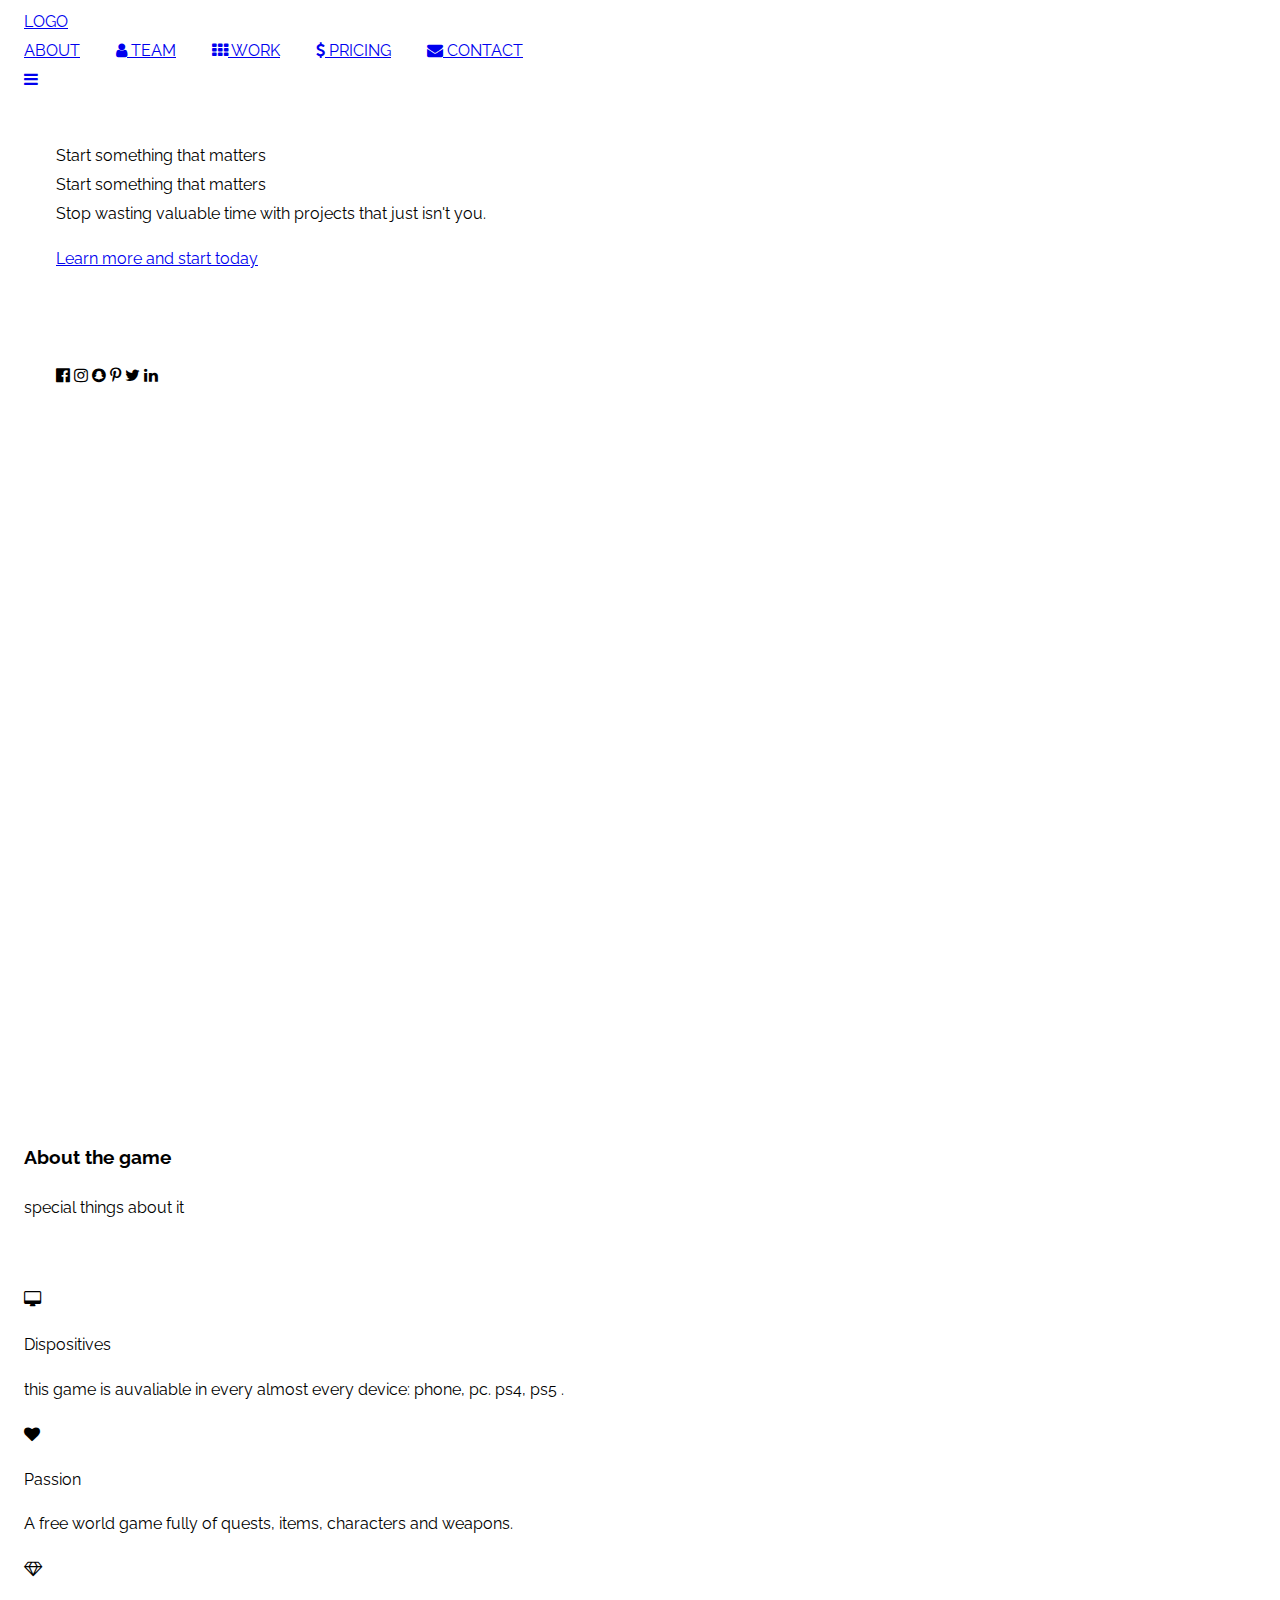
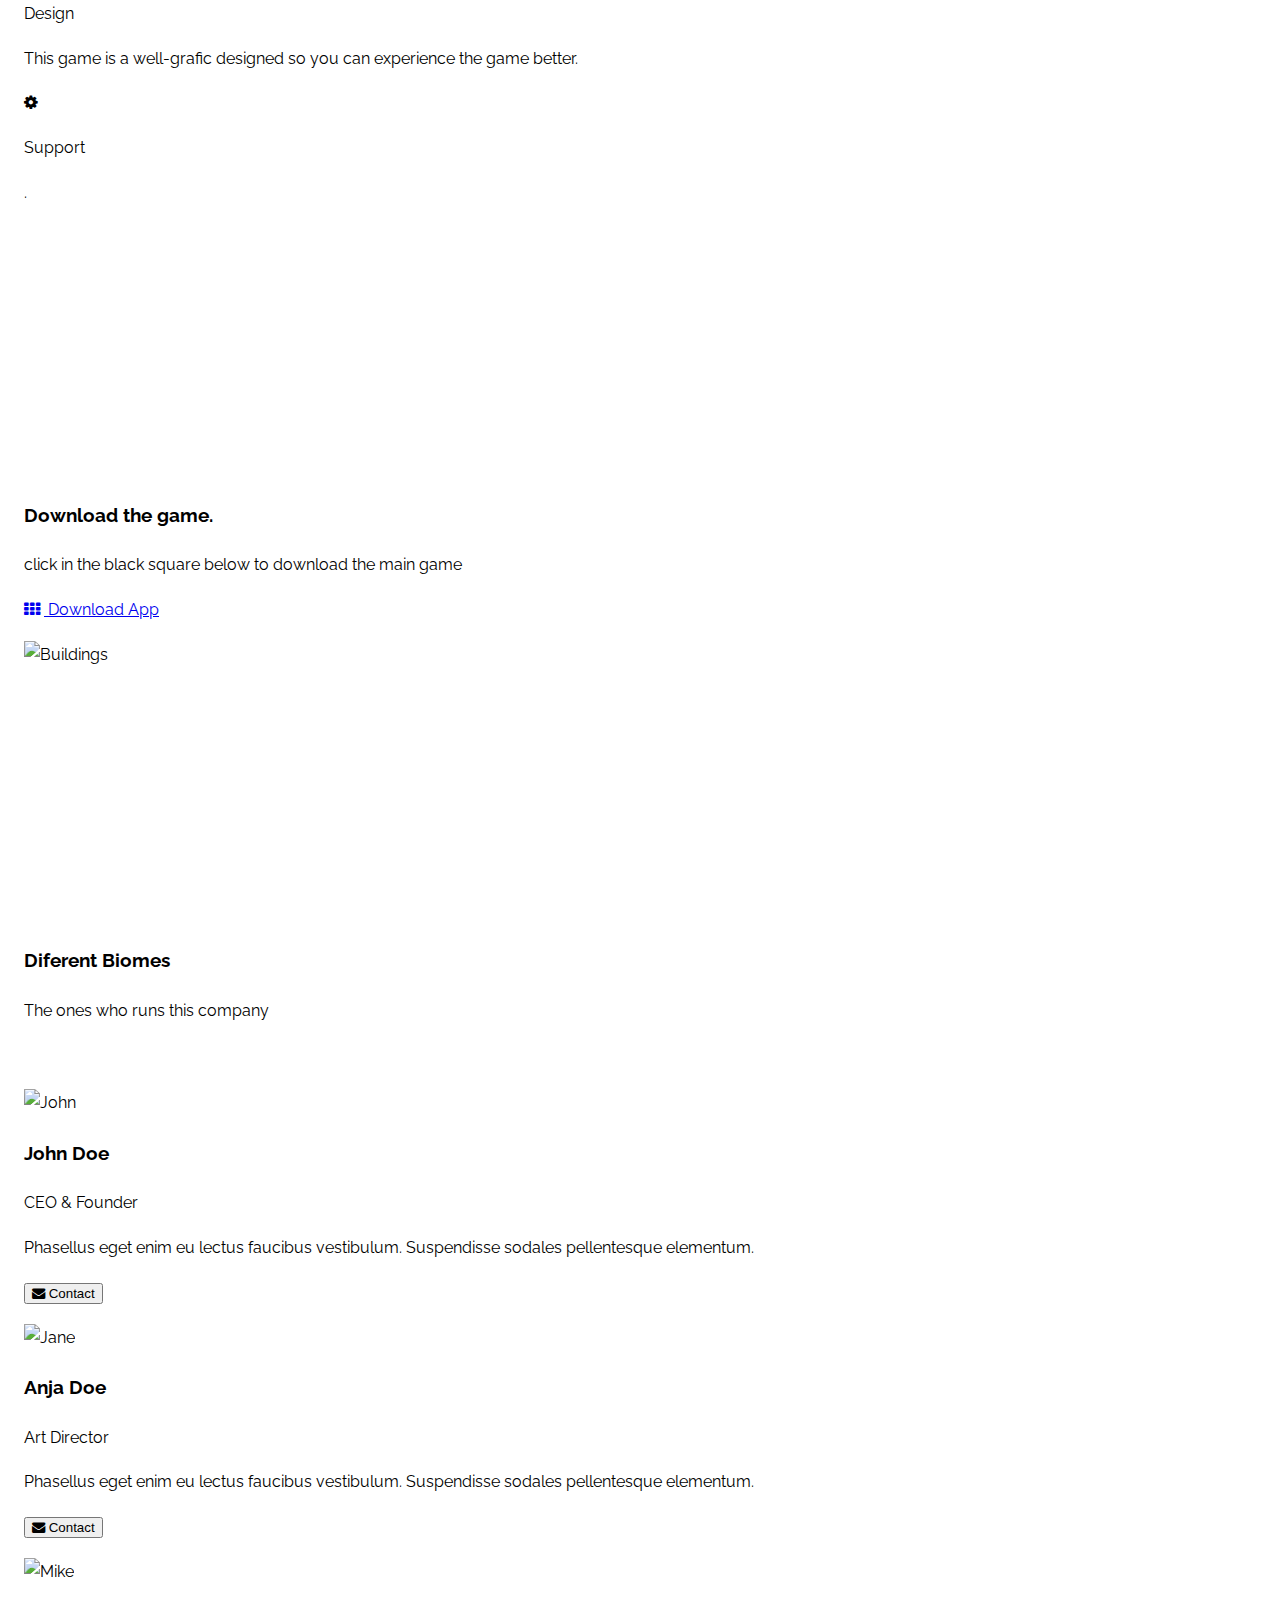
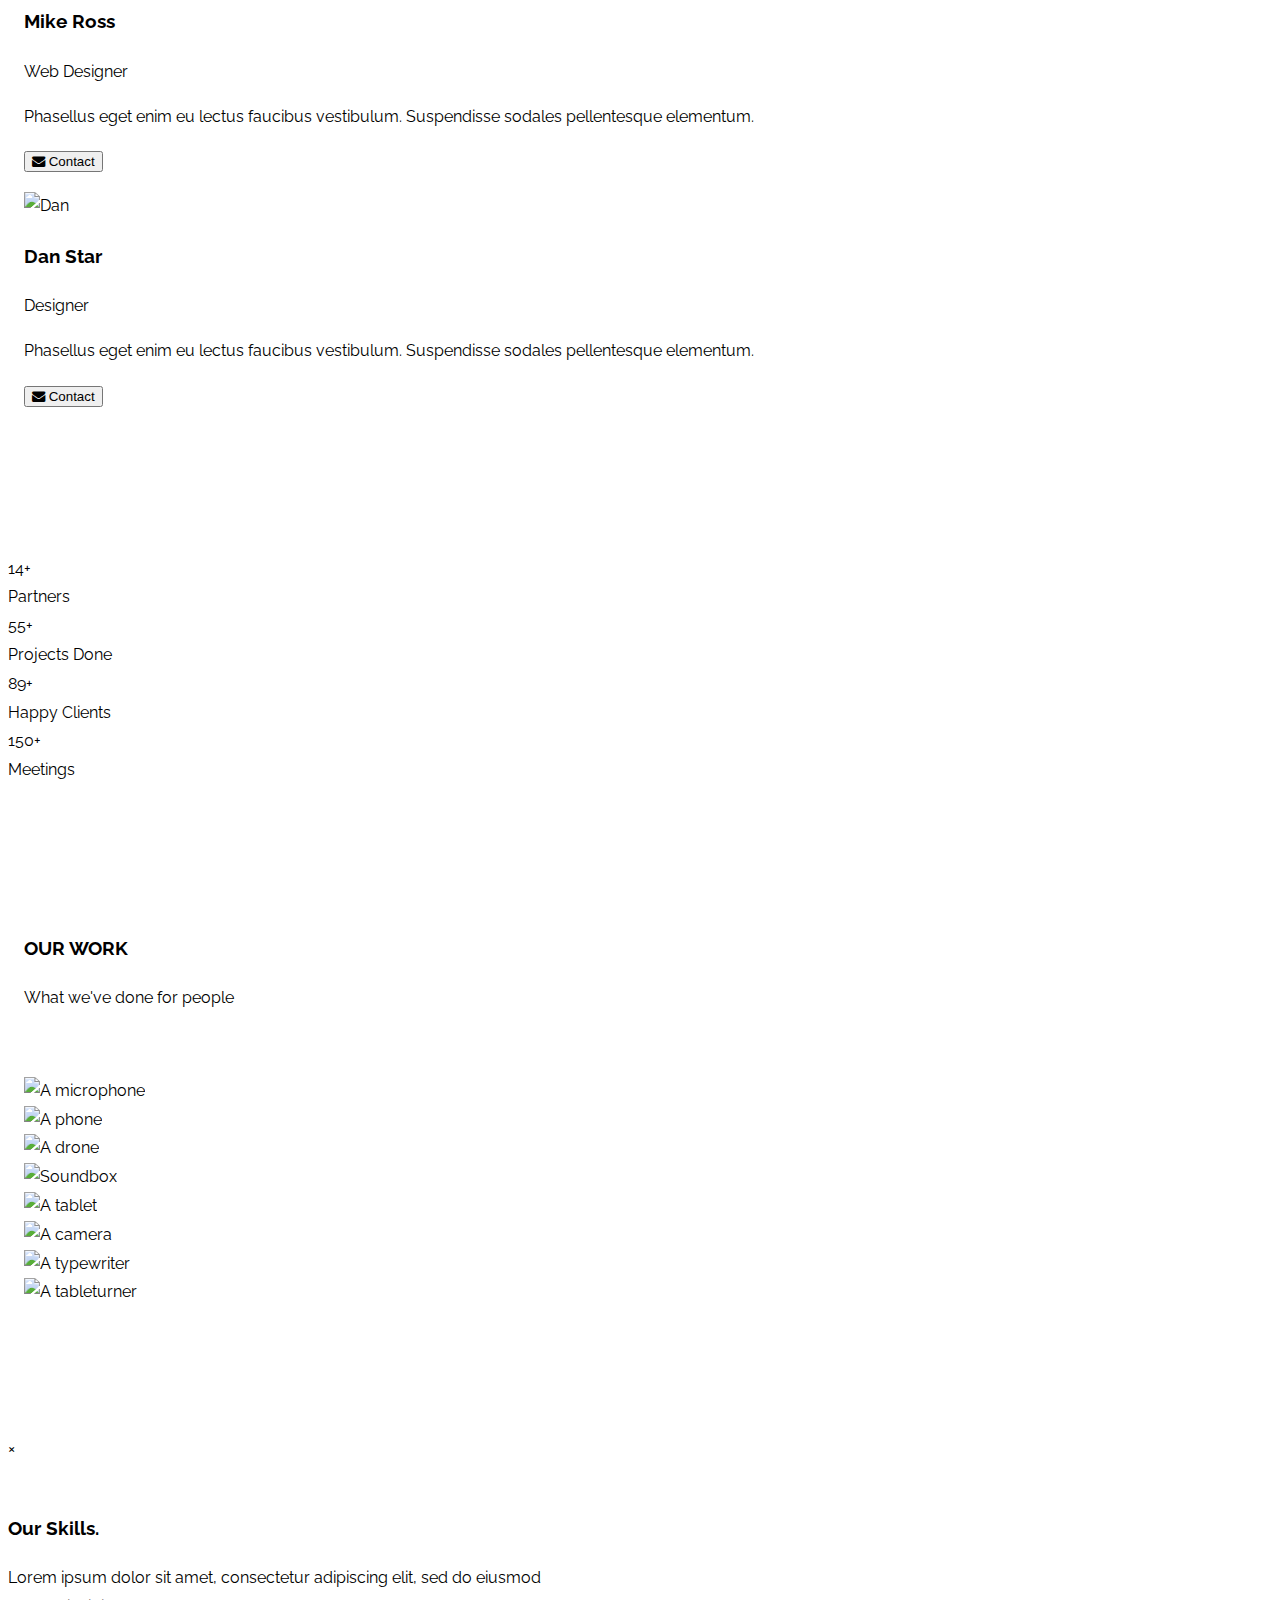
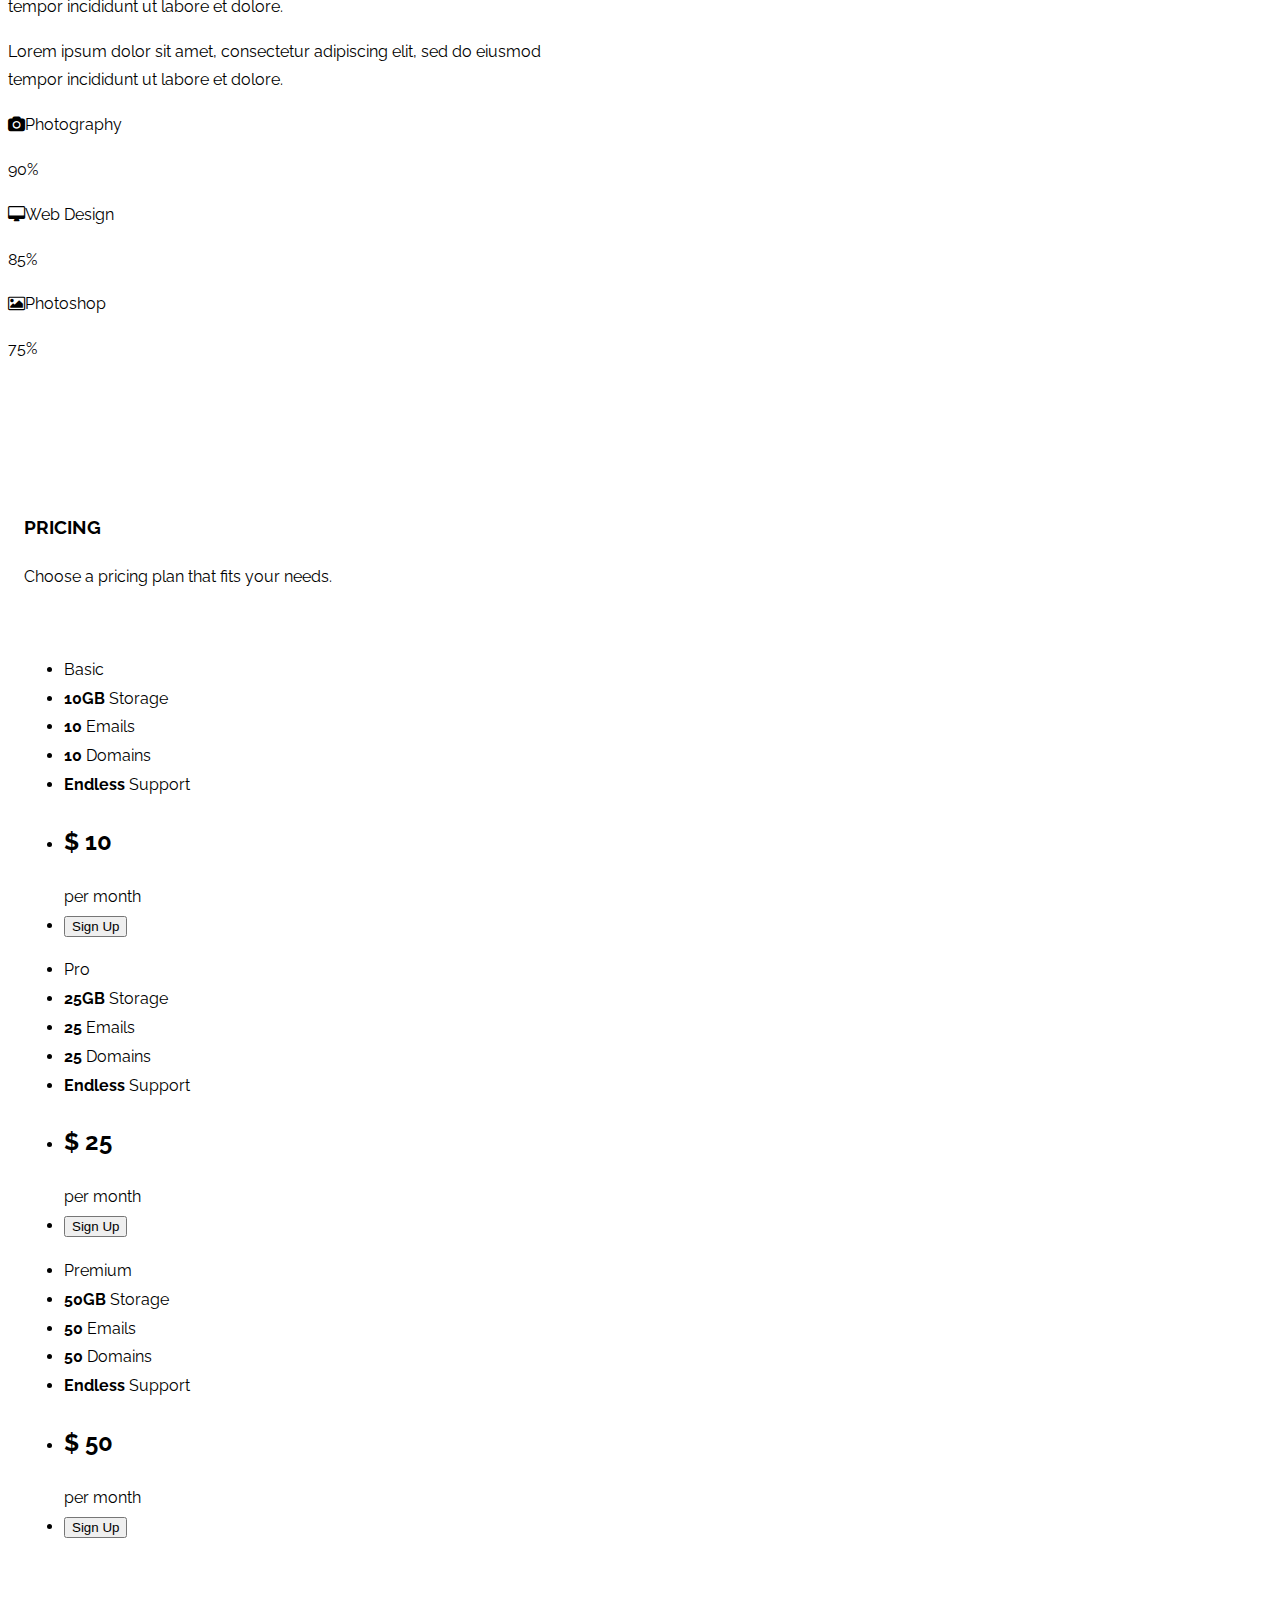
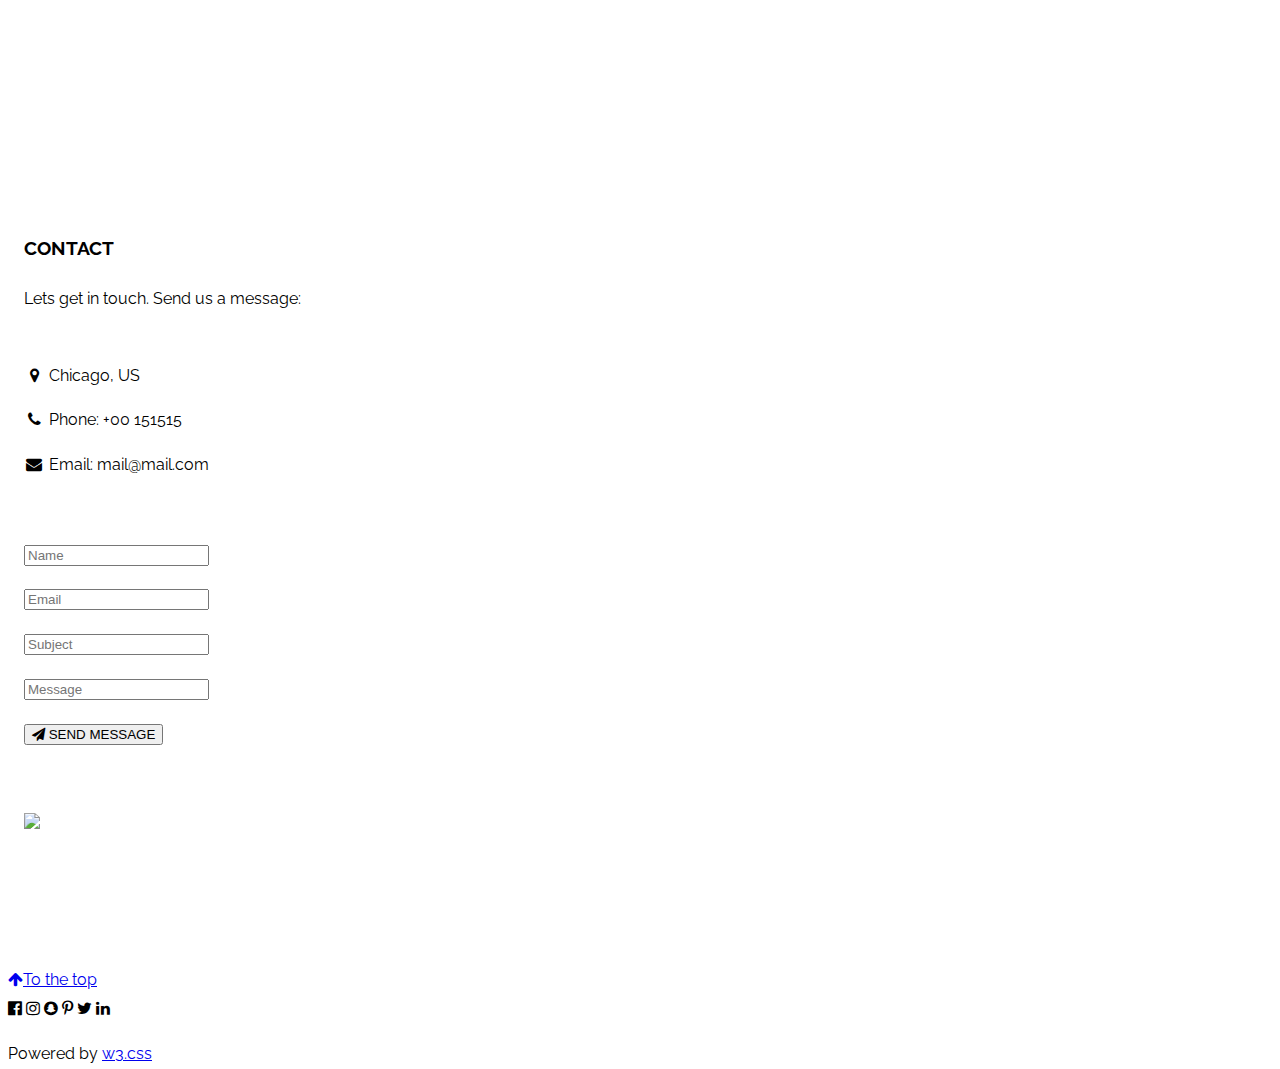
==== secundaria04.html @ be394822 "Add files via upload" ====
<!DOCTYPE html>
<html>
<title>W3.CSS Template</title>
<meta charset="UTF-8">
<meta name="viewport" content="width=device-width, initial-scale=1">
<link rel="stylesheet" href="hojasdeestilo/style.css">
<link rel="stylesheet" href="https://fonts.googleapis.com/css?family=Raleway">
<link rel="stylesheet" href="https://cdnjs.cloudflare.com/ajax/libs/font-awesome/4.7.0/css/font-awesome.min.css">
<style>
body,h1,h2,h3,h4,h5,h6 {font-family: "Raleway", sans-serif}

body, html {
  height: 100%;
  line-height: 1.8;
}

/* Full height image header */
.bgimg-1 {
  background-position: center;
  background-size: cover;
  background-image: url("imagenes/mac.jpg");
  min-height: 100%;
}

.w3-bar .w3-button {
  padding: 16px;
}
</style>
<body>

<!-- Navbar (sit on top) -->
<div class="w3-top">
  <div class="w3-bar w3-white w3-card" id="myNavbar">
    <a href="#home" class="w3-bar-item w3-button w3-wide">LOGO</a>
    <!-- Right-sided navbar links -->
    <div class="w3-right w3-hide-small">
      <a href="#about" class="w3-bar-item w3-button">ABOUT</a>
      <a href="#team" class="w3-bar-item w3-button"><i class="fa fa-user"></i> TEAM</a>
      <a href="#work" class="w3-bar-item w3-button"><i class="fa fa-th"></i> WORK</a>
      <a href="#pricing" class="w3-bar-item w3-button"><i class="fa fa-usd"></i> PRICING</a>
      <a href="#contact" class="w3-bar-item w3-button"><i class="fa fa-envelope"></i> CONTACT</a>
    </div>
    <!-- Hide right-floated links on small screens and replace them with a menu icon -->

    <a href="javascript:void(0)" class="w3-bar-item w3-button w3-right w3-hide-large w3-hide-medium" onclick="w3_open()">
      <i class="fa fa-bars"></i>
    </a>
  </div>
</div>

<!-- Sidebar on small screens when clicking the menu icon -->
<nav class="w3-sidebar w3-bar-block w3-black w3-card w3-animate-left w3-hide-medium w3-hide-large" style="display:none" id="mySidebar">
  <a href="javascript:void(0)" onclick="w3_close()" class="w3-bar-item w3-button w3-large w3-padding-16">Close ×</a>
  <a href="#about" onclick="w3_close()" class="w3-bar-item w3-button">ABOUT</a>
  <a href="#team" onclick="w3_close()" class="w3-bar-item w3-button">TEAM</a>
  <a href="#work" onclick="w3_close()" class="w3-bar-item w3-button">WORK</a>
  <a href="#pricing" onclick="w3_close()" class="w3-bar-item w3-button">PRICING</a>
  <a href="#contact" onclick="w3_close()" class="w3-bar-item w3-button">CONTACT</a>
</nav>

<!-- Header with full-height image -->
<header class="bgimg-1 w3-display-container w3-grayscale-min" id="home">
  <div class="w3-display-left w3-text-white" style="padding:48px">
    <span class="w3-jumbo w3-hide-small">Start something that matters</span><br>
    <span class="w3-xxlarge w3-hide-large w3-hide-medium">Start something that matters</span><br>
    <span class="w3-large">Stop wasting valuable time with projects that just isn't you.</span>
    <p><a href="#about" class="w3-button w3-white w3-padding-large w3-large w3-margin-top w3-opacity w3-hover-opacity-off">Learn more and start today</a></p>
  </div> 
  <div class="w3-display-bottomleft w3-text-grey w3-large" style="padding:24px 48px">
    <i class="fa fa-facebook-official w3-hover-opacity"></i>
    <i class="fa fa-instagram w3-hover-opacity"></i>
    <i class="fa fa-snapchat w3-hover-opacity"></i>
    <i class="fa fa-pinterest-p w3-hover-opacity"></i>
    <i class="fa fa-twitter w3-hover-opacity"></i>
    <i class="fa fa-linkedin w3-hover-opacity"></i>
  </div>
</header>

<!-- About Section -->
<div class="w3-container" style="padding:128px 16px" id="about">
  <h3 class="w3-center">About the game</h3>
  <p class="w3-center w3-large">special things about it</p>
  <div class="w3-row-padding w3-center" style="margin-top:64px">
    <div class="w3-quarter">
      <i class="fa fa-desktop w3-margin-bottom w3-jumbo w3-center"></i>
      <p class="w3-large">Dispositives</p>
      <p>this game is auvaliable in every almost every device: phone, pc. ps4, ps5 .</p>
    </div>
    <div class="w3-quarter">
      <i class="fa fa-heart w3-margin-bottom w3-jumbo"></i>
      <p class="w3-large">Passion</p>
      <p>A free world game fully of quests, items, characters and weapons.</p>
    </div>
    <div class="w3-quarter">
      <i class="fa fa-diamond w3-margin-bottom w3-jumbo"></i>
      <p class="w3-large">Design</p>
      <p>This game is a well-grafic designed so you can experience the game better.</p>
    </div>
    <div class="w3-quarter">
      <i class="fa fa-cog w3-margin-bottom w3-jumbo"></i>
      <p class="w3-large">Support</p>
      <p>.</p>
    </div>
  </div>
</div>

<!-- Promo Section - "We know design" -->
<div class="w3-container w3-light-grey" style="padding:128px 16px">
  <div class="w3-row-padding">
    <div class="w3-col m6">
      <h3>Download the game.</h3>
      <p>click in the black square below to download the main game
      <p><a href="#work" class="w3-button w3-black"><i class="fa fa-th"> </i> Download App</a></p>
    </div>
    <div class="w3-col m6">
      <img class="w3-image w3-round-large" src="imagenes/phone_buildings.jpg" alt="Buildings" width="700" height="394">
    </div>
  </div>
</div>

<!-- Team Section -->
<div class="w3-container" style="padding:128px 16px" id="team">
  <h3 class="w3-center">Diferent Biomes</h3>
  <p class="w3-center w3-large">The ones who runs this company</p>
  <div class="w3-row-padding w3-grayscale" style="margin-top:64px">
    <div class="w3-col l3 m6 w3-margin-bottom">
      <div class="w3-card">
        <img src="imagenes/team2.jpg" alt="John" style="width:100%">
        <div class="w3-container">
          <h3>John Doe</h3>
          <p class="w3-opacity">CEO & Founder</p>
          <p>Phasellus eget enim eu lectus faucibus vestibulum. Suspendisse sodales pellentesque elementum.</p>
          <p><button class="w3-button w3-light-grey w3-block"><i class="fa fa-envelope"></i> Contact</button></p>
        </div>
      </div>
    </div>
    <div class="w3-col l3 m6 w3-margin-bottom">
      <div class="w3-card">
        <img src="imagenes/team1.jpg" alt="Jane" style="width:85%">
        <div class="w3-container">
          <h3>Anja Doe</h3>
          <p class="w3-opacity">Art Director</p>
          <p>Phasellus eget enim eu lectus faucibus vestibulum. Suspendisse sodales pellentesque elementum.</p>
          <p><button class="w3-button w3-light-grey w3-block"><i class="fa fa-envelope"></i> Contact</button></p>
        </div>
      </div>
    </div>
    <div class="w3-col l3 m6 w3-margin-bottom">
      <div class="w3-card">
        <img src="imagenes/team3.jpg" alt="Mike" style="width:100%">
        <div class="w3-container">
          <h3>Mike Ross</h3>
          <p class="w3-opacity">Web Designer</p>
          <p>Phasellus eget enim eu lectus faucibus vestibulum. Suspendisse sodales pellentesque elementum.</p>
          <p><button class="w3-button w3-light-grey w3-block"><i class="fa fa-envelope"></i> Contact</button></p>
        </div>
      </div>
    </div>
    <div class="w3-col l3 m6 w3-margin-bottom">
      <div class="w3-card">
        <img src="imagenes/team4.jpg" alt="Dan" style="width:100%">
        <div class="w3-container">
          <h3>Dan Star</h3>
          <p class="w3-opacity">Designer</p>
          <p>Phasellus eget enim eu lectus faucibus vestibulum. Suspendisse sodales pellentesque elementum.</p>
          <p><button class="w3-button w3-light-grey w3-block"><i class="fa fa-envelope"></i> Contact</button></p>
        </div>
      </div>
    </div>
  </div>
</div>

<!-- Promo Section "Statistics" -->
<div class="w3-container w3-row w3-center w3-dark-grey w3-padding-64">
  <div class="w3-quarter">
    <span class="w3-xxlarge">14+</span>
    <br>Partners
  </div>
  <div class="w3-quarter">
    <span class="w3-xxlarge">55+</span>
    <br>Projects Done
  </div>
  <div class="w3-quarter">
    <span class="w3-xxlarge">89+</span>
    <br>Happy Clients
  </div>
  <div class="w3-quarter">
    <span class="w3-xxlarge">150+</span>
    <br>Meetings
  </div>
</div>

<!-- Work Section -->
<div class="w3-container" style="padding:128px 16px" id="work">
  <h3 class="w3-center">OUR WORK</h3>
  <p class="w3-center w3-large">What we've done for people</p>

  <div class="w3-row-padding" style="margin-top:64px">
    <div class="w3-col l3 m6">
      <img src="imagenes/tech_mic.jpg" style="width:100%" onclick="onClick(this)" class="w3-hover-opacity" alt="A microphone">
    </div>
    <div class="w3-col l3 m6">
      <img src="imagenes/tech_phone.jpg" style="width:100%" onclick="onClick(this)" class="w3-hover-opacity" alt="A phone">
    </div>
    <div class="w3-col l3 m6">
      <img src="imagenes/tech_drone.jpg" style="width:100%" onclick="onClick(this)" class="w3-hover-opacity" alt="A drone">
    </div>
    <div class="w3-col l3 m6">
      <img src="imagenes/tech_sound.jpg" style="width:100%" onclick="onClick(this)" class="w3-hover-opacity" alt="Soundbox">
    </div>
  </div>

  <div class="w3-row-padding w3-section">
    <div class="w3-col l3 m6">
      <img src="imagenes/tech_tablet.jpg" style="width:100%" onclick="onClick(this)" class="w3-hover-opacity" alt="A tablet">
    </div>
    <div class="w3-col l3 m6">
      <img src="imagenes/tech_camera.jpg" style="width:100%" onclick="onClick(this)" class="w3-hover-opacity" alt="A camera">
    </div>
    <div class="w3-col l3 m6">
      <img src="imagenes/tech_typewriter.jpg" style="width:100%" onclick="onClick(this)" class="w3-hover-opacity" alt="A typewriter">
    </div>
    <div class="w3-col l3 m6">
      <img src="imagenes/tech_tableturner.jpg" style="width:100%" onclick="onClick(this)" class="w3-hover-opacity" alt="A tableturner">
    </div>
  </div>
</div>

<!-- Modal for full size images on click-->
<div id="modal01" class="w3-modal w3-black" onclick="this.style.display='none'">
  <span class="w3-button w3-xxlarge w3-black w3-padding-large w3-display-topright" title="Close Modal Image">×</span>
  <div class="w3-modal-content w3-animate-zoom w3-center w3-transparent w3-padding-64">
    <img id="img01" class="w3-image">
    <p id="caption" class="w3-opacity w3-large"></p>
  </div>
</div>

<!-- Skills Section -->
<div class="w3-container w3-light-grey w3-padding-64">
  <div class="w3-row-padding">
    <div class="w3-col m6">
      <h3>Our Skills.</h3>
      <p>Lorem ipsum dolor sit amet, consectetur adipiscing elit, sed do eiusmod<br>
      tempor incididunt ut labore et dolore.</p>
      <p>Lorem ipsum dolor sit amet, consectetur adipiscing elit, sed do eiusmod<br>
      tempor incididunt ut labore et dolore.</p>
    </div>
    <div class="w3-col m6">
      <p class="w3-wide"><i class="fa fa-camera w3-margin-right"></i>Photography</p>
      <div class="w3-grey">
        <div class="w3-container w3-dark-grey w3-center" style="width:90%">90%</div>
      </div>
      <p class="w3-wide"><i class="fa fa-desktop w3-margin-right"></i>Web Design</p>
      <div class="w3-grey">
        <div class="w3-container w3-dark-grey w3-center" style="width:85%">85%</div>
      </div>
      <p class="w3-wide"><i class="fa fa-photo w3-margin-right"></i>Photoshop</p>
      <div class="w3-grey">
        <div class="w3-container w3-dark-grey w3-center" style="width:75%">75%</div>
      </div>
    </div>
  </div>
</div>

<!-- Pricing Section -->
<div class="w3-container w3-center w3-dark-grey" style="padding:128px 16px" id="pricing">
  <h3>PRICING</h3>
  <p class="w3-large">Choose a pricing plan that fits your needs.</p>
  <div class="w3-row-padding" style="margin-top:64px">
    <div class="w3-third w3-section">
      <ul class="w3-ul w3-white w3-hover-shadow">
        <li class="w3-black w3-xlarge w3-padding-32">Basic</li>
        <li class="w3-padding-16"><b>10GB</b> Storage</li>
        <li class="w3-padding-16"><b>10</b> Emails</li>
        <li class="w3-padding-16"><b>10</b> Domains</li>
        <li class="w3-padding-16"><b>Endless</b> Support</li>
        <li class="w3-padding-16">
          <h2 class="w3-wide">$ 10</h2>
          <span class="w3-opacity">per month</span>
        </li>
        <li class="w3-light-grey w3-padding-24">
          <button class="w3-button w3-black w3-padding-large">Sign Up</button>
        </li>
      </ul>
    </div>
    <div class="w3-third">
      <ul class="w3-ul w3-white w3-hover-shadow">
        <li class="w3-red w3-xlarge w3-padding-48">Pro</li>
        <li class="w3-padding-16"><b>25GB</b> Storage</li>
        <li class="w3-padding-16"><b>25</b> Emails</li>
        <li class="w3-padding-16"><b>25</b> Domains</li>
        <li class="w3-padding-16"><b>Endless</b> Support</li>
        <li class="w3-padding-16">
          <h2 class="w3-wide">$ 25</h2>
          <span class="w3-opacity">per month</span>
        </li>
        <li class="w3-light-grey w3-padding-24">
          <button class="w3-button w3-black w3-padding-large">Sign Up</button>
        </li>
      </ul>
    </div>
    <div class="w3-third w3-section">
      <ul class="w3-ul w3-white w3-hover-shadow">
        <li class="w3-black w3-xlarge w3-padding-32">Premium</li>
        <li class="w3-padding-16"><b>50GB</b> Storage</li>
        <li class="w3-padding-16"><b>50</b> Emails</li>
        <li class="w3-padding-16"><b>50</b> Domains</li>
        <li class="w3-padding-16"><b>Endless</b> Support</li>
        <li class="w3-padding-16">
          <h2 class="w3-wide">$ 50</h2>
          <span class="w3-opacity">per month</span>
        </li>
        <li class="w3-light-grey w3-padding-24">
          <button class="w3-button w3-black w3-padding-large">Sign Up</button>
        </li>
      </ul>
    </div>
  </div>
</div>

<!-- Contact Section -->
<div class="w3-container w3-light-grey" style="padding:128px 16px" id="contact">
  <h3 class="w3-center">CONTACT</h3>
  <p class="w3-center w3-large">Lets get in touch. Send us a message:</p>
  <div style="margin-top:48px">
    <p><i class="fa fa-map-marker fa-fw w3-xxlarge w3-margin-right"></i> Chicago, US</p>
    <p><i class="fa fa-phone fa-fw w3-xxlarge w3-margin-right"></i> Phone: +00 151515</p>
    <p><i class="fa fa-envelope fa-fw w3-xxlarge w3-margin-right"> </i> Email: mail@mail.com</p>
    <br>
    <form action="/action_page.php" target="_blank">
      <p><input class="w3-input w3-border" type="text" placeholder="Name" required name="Name"></p>
      <p><input class="w3-input w3-border" type="text" placeholder="Email" required name="Email"></p>
      <p><input class="w3-input w3-border" type="text" placeholder="Subject" required name="Subject"></p>
      <p><input class="w3-input w3-border" type="text" placeholder="Message" required name="Message"></p>
      <p>
        <button class="w3-button w3-black" type="submit">
          <i class="fa fa-paper-plane"></i> SEND MESSAGE
        </button>
      </p>
    </form>
    <!-- Image of location/map -->
    <img src="imagenes/map.jpg" class="w3-image w3-greyscale" style="width:100%;margin-top:48px">
  </div>
</div>

<!-- Footer -->
<footer class="w3-center w3-black w3-padding-64">
  <a href="#home" class="w3-button w3-light-grey"><i class="fa fa-arrow-up w3-margin-right"></i>To the top</a>
  <div class="w3-xlarge w3-section">
    <i class="fa fa-facebook-official w3-hover-opacity"></i>
    <i class="fa fa-instagram w3-hover-opacity"></i>
    <i class="fa fa-snapchat w3-hover-opacity"></i>
    <i class="fa fa-pinterest-p w3-hover-opacity"></i>
    <i class="fa fa-twitter w3-hover-opacity"></i>
    <i class="fa fa-linkedin w3-hover-opacity"></i>
  </div>
  <p>Powered by <a href="https://www.w3schools.com/w3css/default.asp" title="W3.CSS" target="_blank" class="w3-hover-text-green">w3.css</a></p>
</footer>
 
<script>
// Modal Image Gallery
function onClick(element) {
  document.getElementById("img01").src = element.src;
  document.getElementById("modal01").style.display = "block";
  var captionText = document.getElementById("caption");
  captionText.innerHTML = element.alt;
}


// Toggle between showing and hiding the sidebar when clicking the menu icon
var mySidebar = document.getElementById("mySidebar");

function w3_open() {
  if (mySidebar.style.display === 'block') {
    mySidebar.style.display = 'none';
  } else {
    mySidebar.style.display = 'block';
  }
}

// Close the sidebar with the close button
function w3_close() {
    mySidebar.style.display = "none";
}
</script>

</body>
</html>
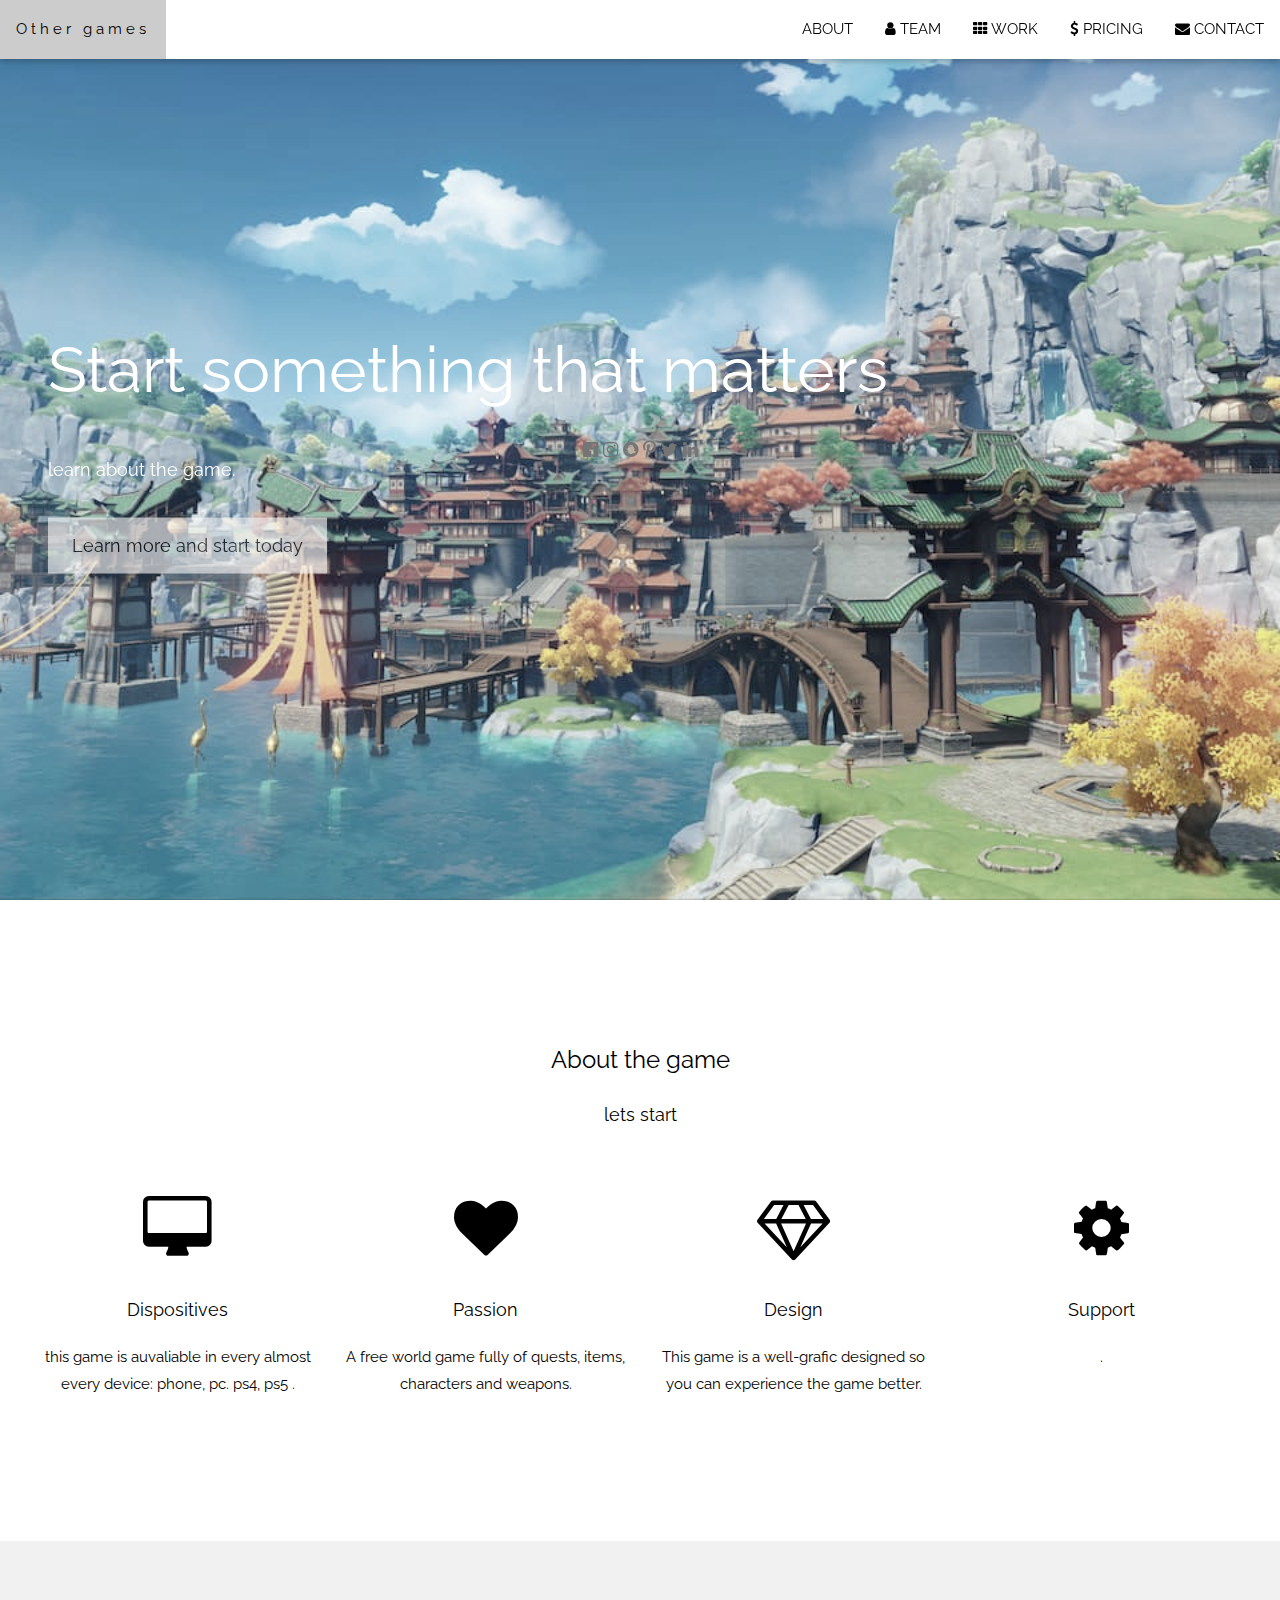
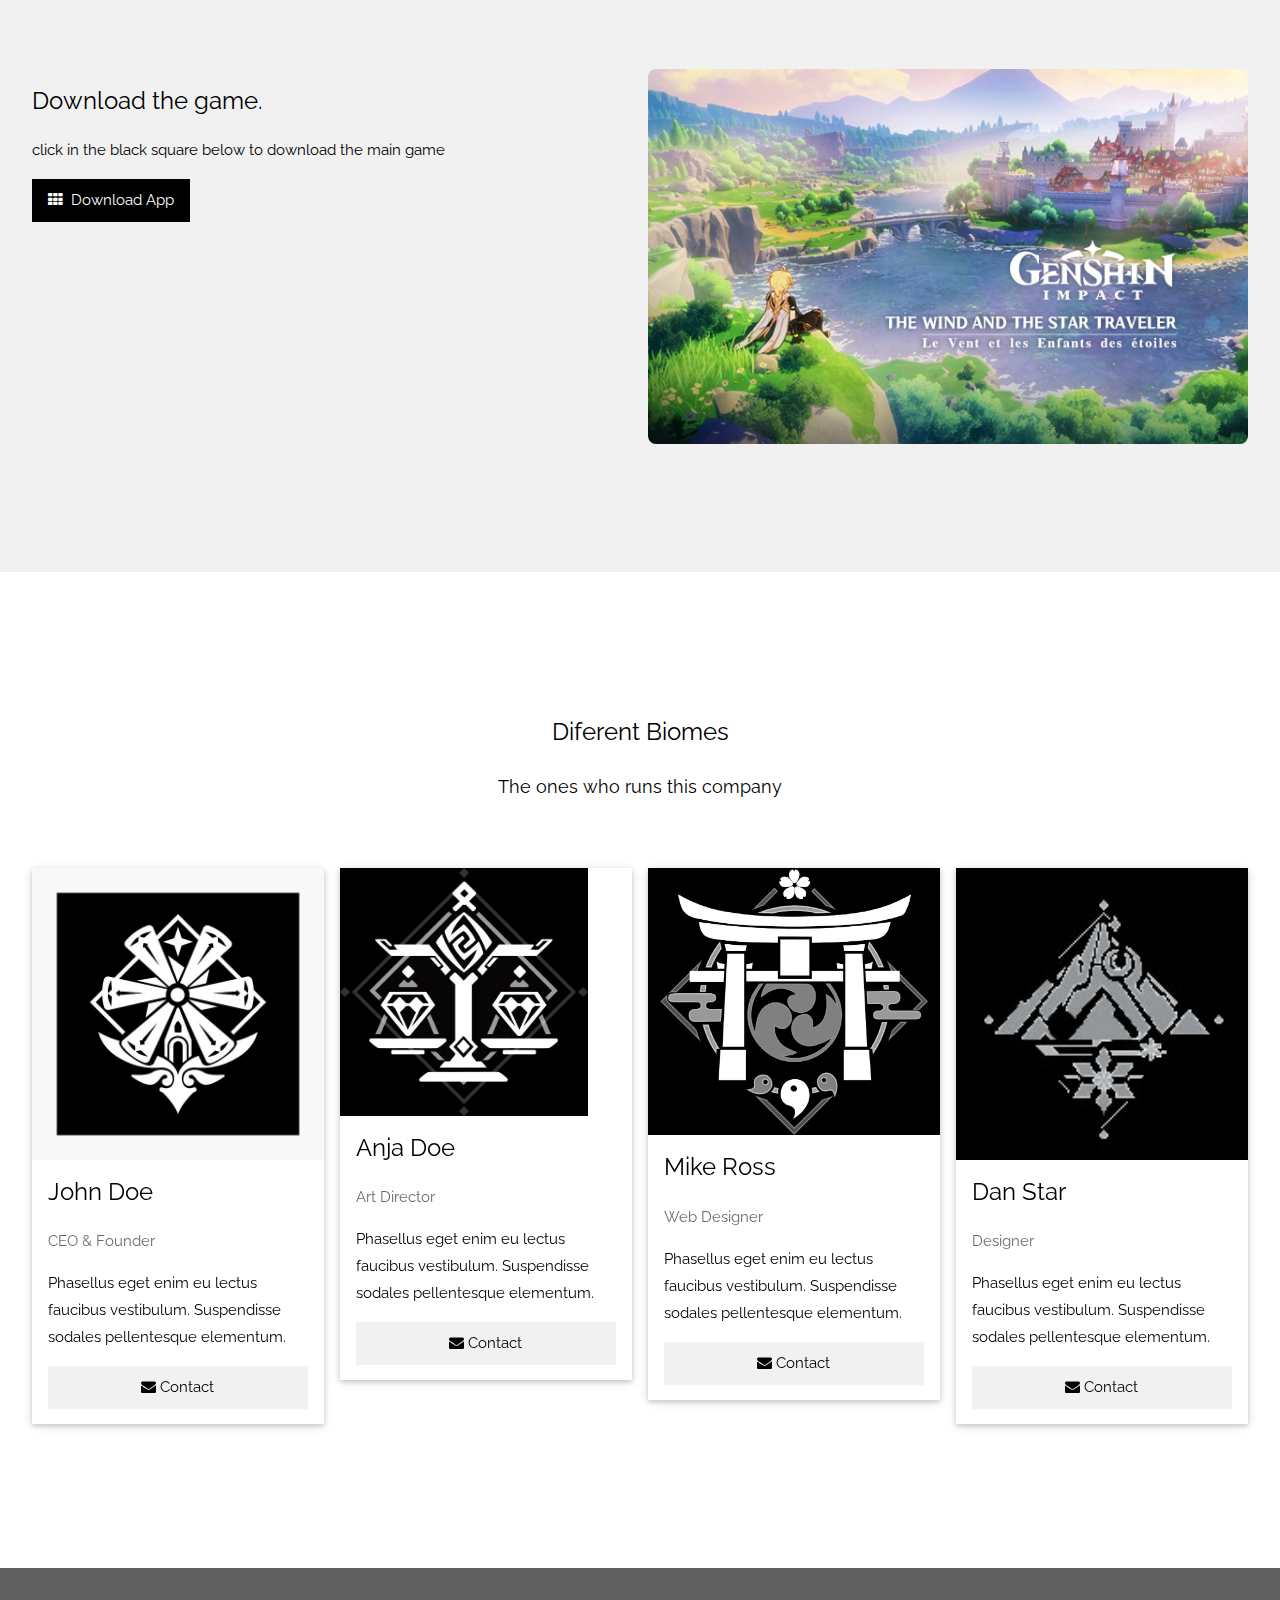
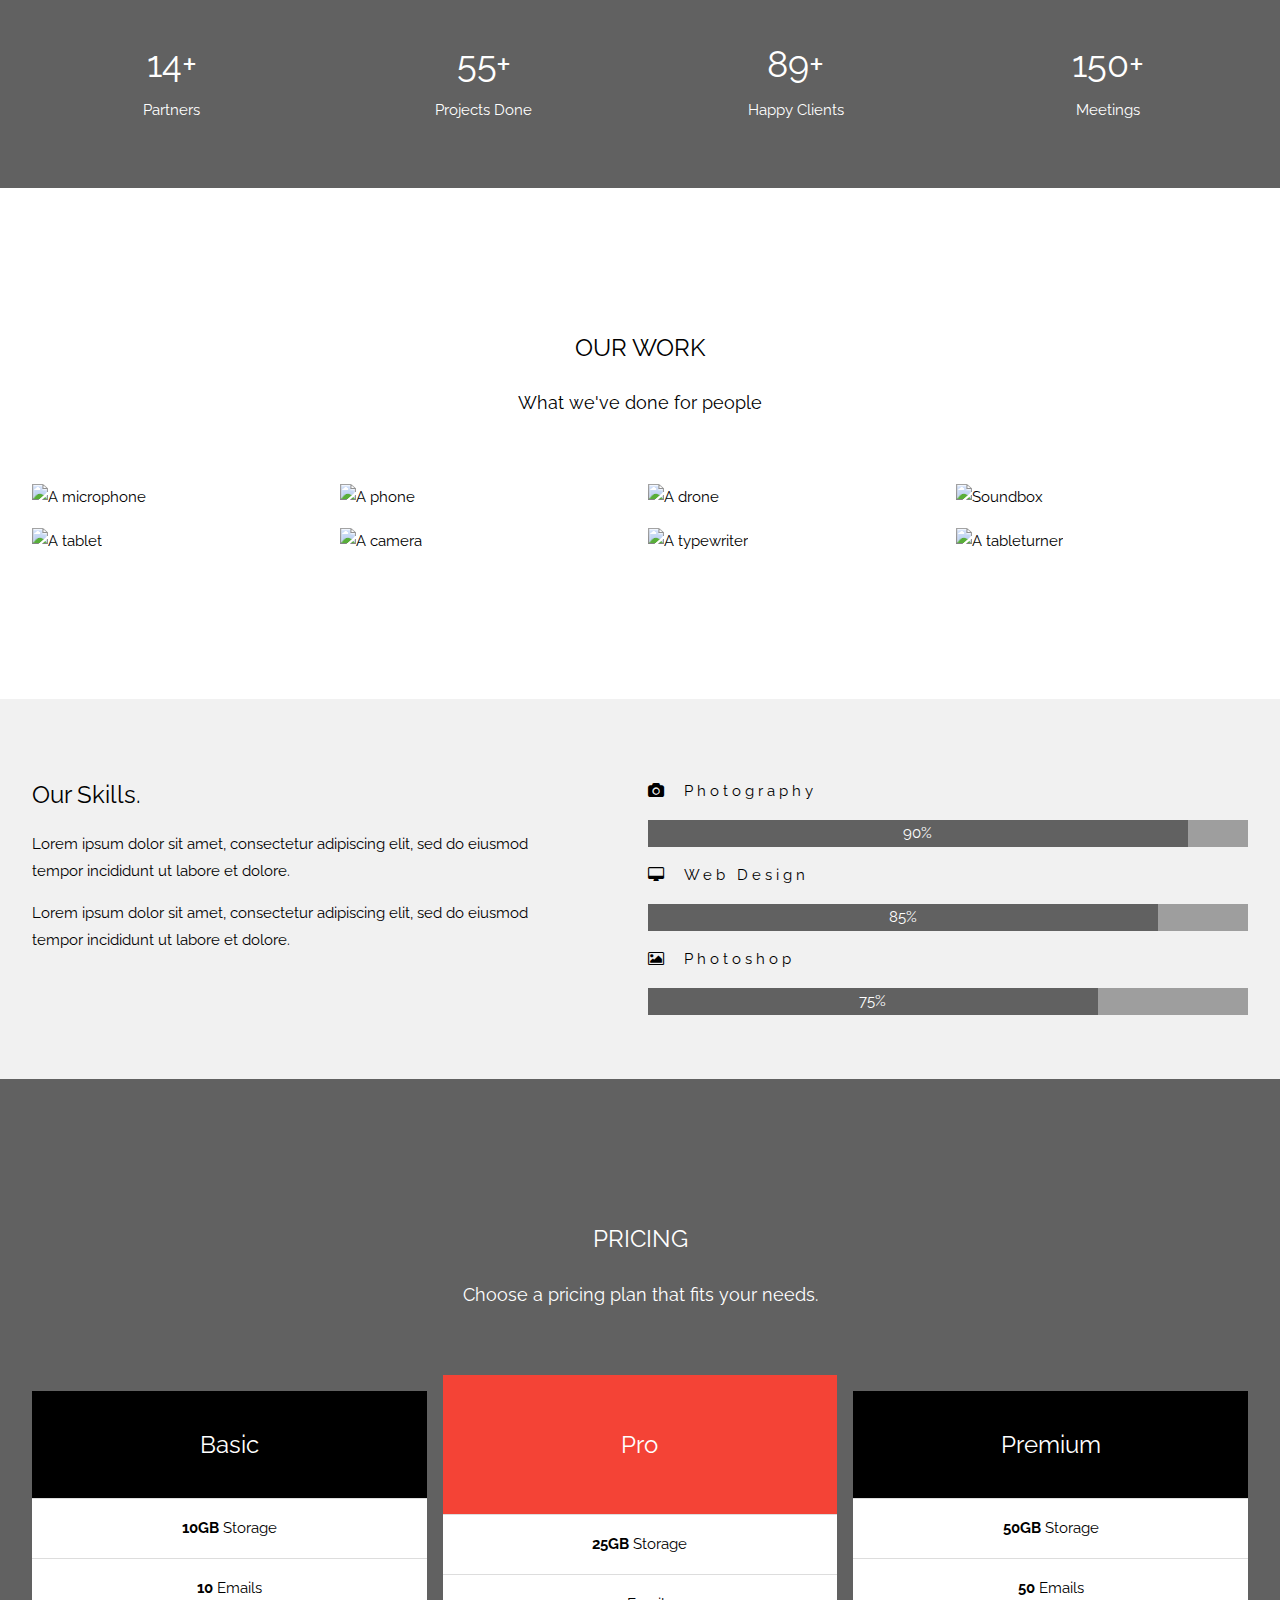
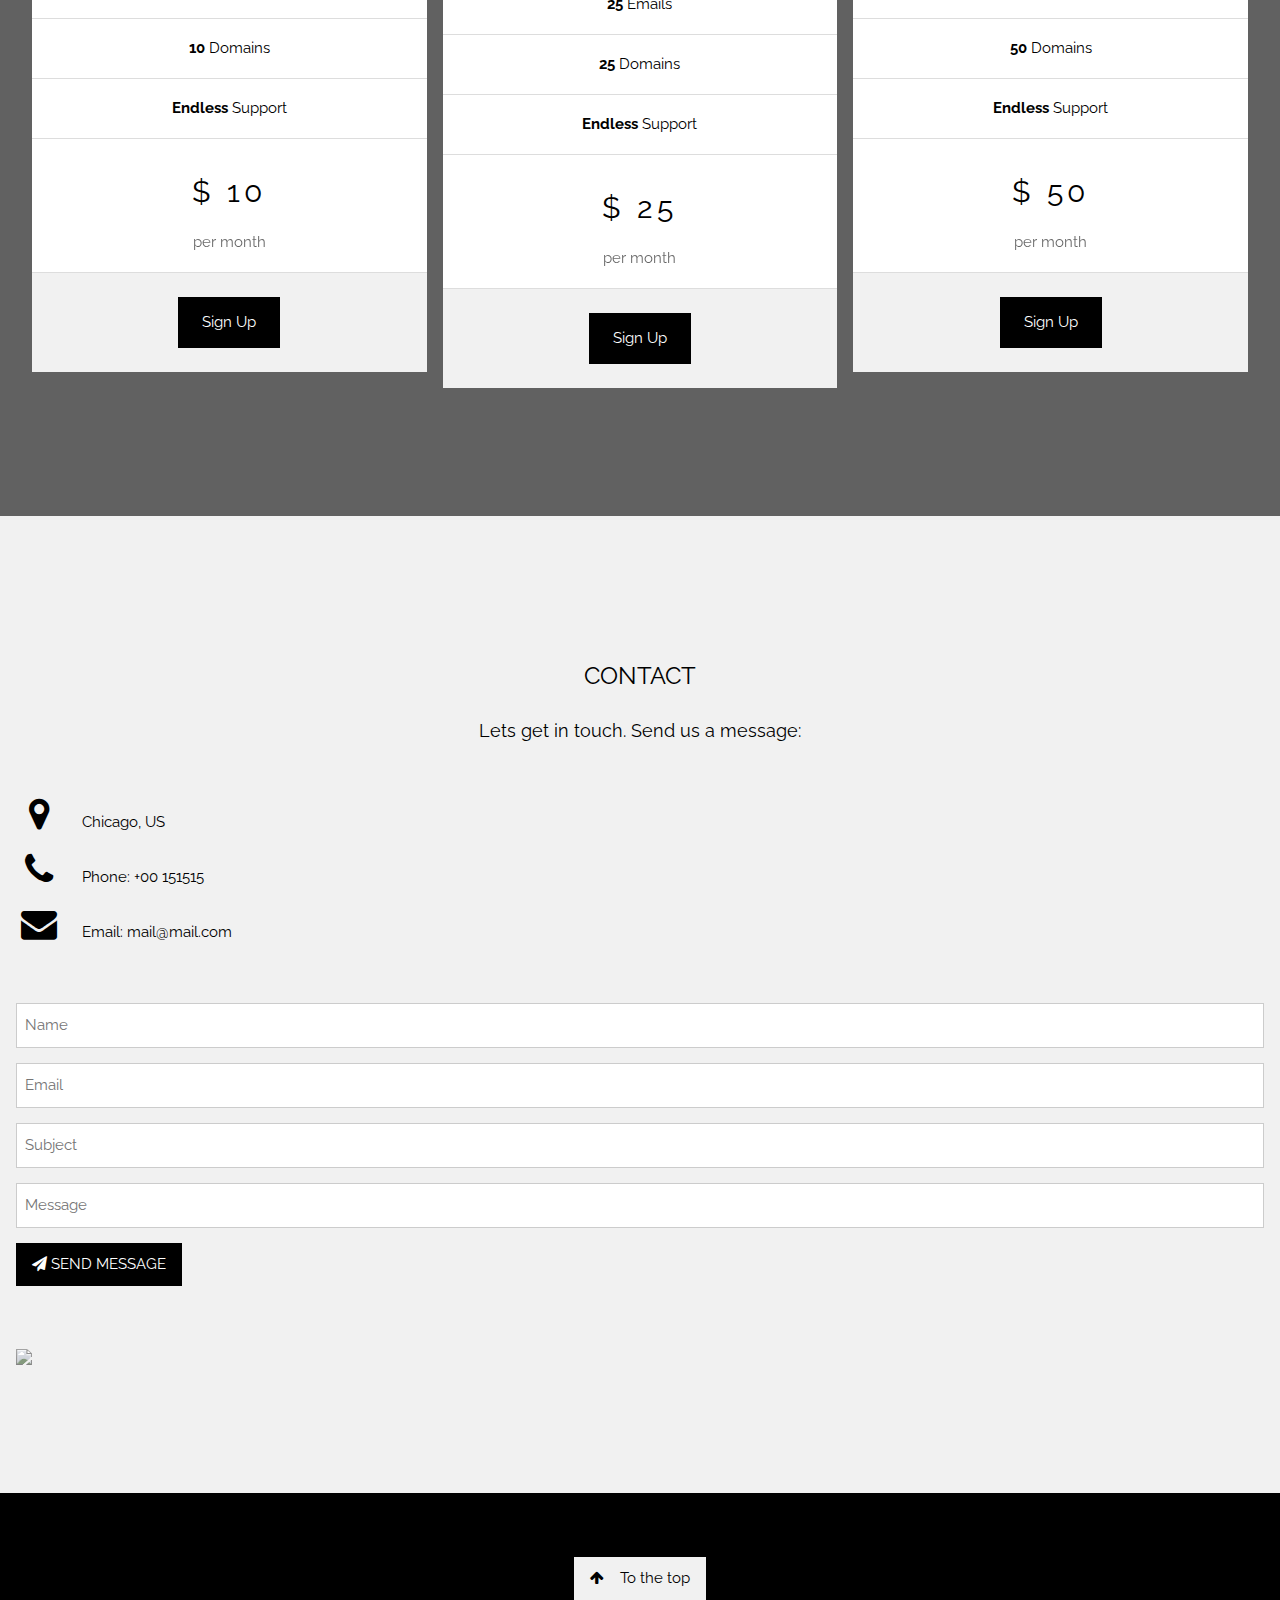
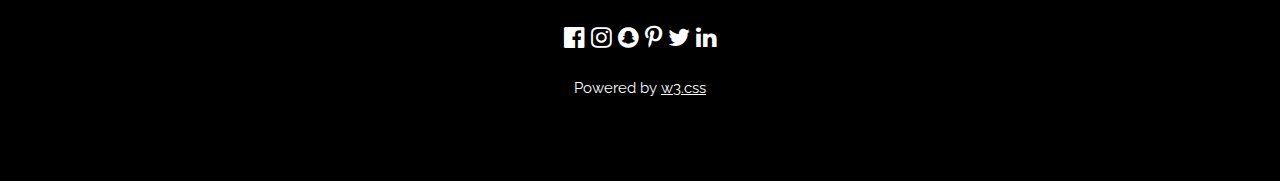
==== commit 789fd51d: "Add files via upload" ====
--- a/secundaria04.html
+++ b/secundaria04.html
@@ -31,7 +31,7 @@
 <!-- Navbar (sit on top) -->
 <div class="w3-top">
   <div class="w3-bar w3-white w3-card" id="myNavbar">
-    <a href="#home" class="w3-bar-item w3-button w3-wide">LOGO</a>
+    <a href="index01.html" class="w3-bar-item w3-button w3-wide">Other games</a>
     <!-- Right-sided navbar links -->
     <div class="w3-right w3-hide-small">
       <a href="#about" class="w3-bar-item w3-button">ABOUT</a>
@@ -62,8 +62,8 @@
 <header class="bgimg-1 w3-display-container w3-grayscale-min" id="home">
   <div class="w3-display-left w3-text-white" style="padding:48px">
     <span class="w3-jumbo w3-hide-small">Start something that matters</span><br>
-    <span class="w3-xxlarge w3-hide-large w3-hide-medium">Start something that matters</span><br>
-    <span class="w3-large">Stop wasting valuable time with projects that just isn't you.</span>
+    <span class="w3-xxlarge w3-hide-large w3-hide-medium">Genshin impact</span><br>
+    <span class="w3-large">learn about the game.</span>
     <p><a href="#about" class="w3-button w3-white w3-padding-large w3-large w3-margin-top w3-opacity w3-hover-opacity-off">Learn more and start today</a></p>
   </div> 
   <div class="w3-display-bottomleft w3-text-grey w3-large" style="padding:24px 48px">
@@ -79,7 +79,7 @@
 <!-- About Section -->
 <div class="w3-container" style="padding:128px 16px" id="about">
   <h3 class="w3-center">About the game</h3>
-  <p class="w3-center w3-large">special things about it</p>
+  <p class="w3-center w3-large">lets start</p>
   <div class="w3-row-padding w3-center" style="margin-top:64px">
     <div class="w3-quarter">
       <i class="fa fa-desktop w3-margin-bottom w3-jumbo w3-center"></i>
--- a/hojasdeestilo/style.css
+++ b/hojasdeestilo/style.css
@@ -0,0 +1,235 @@
+/* W3.CSS 4.15 December 2020 by Jan Egil and Borge Refsnes */
+html{box-sizing:border-box}*,*:before,*:after{box-sizing:inherit}
+/* Extract from normalize.css by Nicolas Gallagher and Jonathan Neal git.io/normalize */
+html{-ms-text-size-adjust:100%;-webkit-text-size-adjust:100%}body{margin:0}
+article,aside,details,figcaption,figure,footer,header,main,menu,nav,section{display:block}summary{display:list-item}
+audio,canvas,progress,video{display:inline-block}progress{vertical-align:baseline}
+audio:not([controls]){display:none;height:0}[hidden],template{display:none}
+a{background-color:transparent}a:active,a:hover{outline-width:0}
+abbr[title]{border-bottom:none;text-decoration:underline;text-decoration:underline dotted}
+b,strong{font-weight:bolder}dfn{font-style:italic}mark{background:#ff0;color:#000}
+small{font-size:80%}sub,sup{font-size:75%;line-height:0;position:relative;vertical-align:baseline}
+sub{bottom:-0.25em}sup{top:-0.5em}figure{margin:1em 40px}img{border-style:none}
+code,kbd,pre,samp{font-family:monospace,monospace;font-size:1em}hr{box-sizing:content-box;height:0;overflow:visible}
+button,input,select,textarea,optgroup{font:inherit;margin:0}optgroup{font-weight:bold}
+button,input{overflow:visible}button,select{text-transform:none}
+button,[type=button],[type=reset],[type=submit]{-webkit-appearance:button}
+button::-moz-focus-inner,[type=button]::-moz-focus-inner,[type=reset]::-moz-focus-inner,[type=submit]::-moz-focus-inner{border-style:none;padding:0}
+button:-moz-focusring,[type=button]:-moz-focusring,[type=reset]:-moz-focusring,[type=submit]:-moz-focusring{outline:1px dotted ButtonText}
+fieldset{border:1px solid #c0c0c0;margin:0 2px;padding:.35em .625em .75em}
+legend{color:inherit;display:table;max-width:100%;padding:0;white-space:normal}textarea{overflow:auto}
+[type=checkbox],[type=radio]{padding:0}
+[type=number]::-webkit-inner-spin-button,[type=number]::-webkit-outer-spin-button{height:auto}
+[type=search]{-webkit-appearance:textfield;outline-offset:-2px}
+[type=search]::-webkit-search-decoration{-webkit-appearance:none}
+::-webkit-file-upload-button{-webkit-appearance:button;font:inherit}
+/* End extract */
+html,body{font-family:Verdana,sans-serif;font-size:15px;line-height:1.5}html{overflow-x:hidden}
+h1{font-size:36px}h2{font-size:30px}h3{font-size:24px}h4{font-size:20px}h5{font-size:18px}h6{font-size:16px}
+.w3-serif{font-family:serif}.w3-sans-serif{font-family:sans-serif}.w3-cursive{font-family:cursive}.w3-monospace{font-family:monospace}
+h1,h2,h3,h4,h5,h6{font-family:"Segoe UI",Arial,sans-serif;font-weight:400;margin:10px 0}.w3-wide{letter-spacing:4px}
+hr{border:0;border-top:1px solid #eee;margin:20px 0}
+.w3-image{max-width:100%;height:auto}img{vertical-align:middle}a{color:inherit}
+.w3-table,.w3-table-all{border-collapse:collapse;border-spacing:0;width:100%;display:table}.w3-table-all{border:1px solid #ccc}
+.w3-bordered tr,.w3-table-all tr{border-bottom:1px solid #ddd}.w3-striped tbody tr:nth-child(even){background-color:#f1f1f1}
+.w3-table-all tr:nth-child(odd){background-color:#fff}.w3-table-all tr:nth-child(even){background-color:#f1f1f1}
+.w3-hoverable tbody tr:hover,.w3-ul.w3-hoverable li:hover{background-color:#ccc}.w3-centered tr th,.w3-centered tr td{text-align:center}
+.w3-table td,.w3-table th,.w3-table-all td,.w3-table-all th{padding:8px 8px;display:table-cell;text-align:left;vertical-align:top}
+.w3-table th:first-child,.w3-table td:first-child,.w3-table-all th:first-child,.w3-table-all td:first-child{padding-left:16px}
+.w3-btn,.w3-button{border:none;display:inline-block;padding:8px 16px;vertical-align:middle;overflow:hidden;text-decoration:none;color:inherit;background-color:inherit;text-align:center;cursor:pointer;white-space:nowrap}
+.w3-btn:hover{box-shadow:0 8px 16px 0 rgba(0,0,0,0.2),0 6px 20px 0 rgba(0,0,0,0.19)}
+.w3-btn,.w3-button{-webkit-touch-callout:none;-webkit-user-select:none;-khtml-user-select:none;-moz-user-select:none;-ms-user-select:none;user-select:none}   
+.w3-disabled,.w3-btn:disabled,.w3-button:disabled{cursor:not-allowed;opacity:0.3}.w3-disabled *,:disabled *{pointer-events:none}
+.w3-btn.w3-disabled:hover,.w3-btn:disabled:hover{box-shadow:none}
+.w3-badge,.w3-tag{background-color:#000;color:#fff;display:inline-block;padding-left:8px;padding-right:8px;text-align:center}.w3-badge{border-radius:50%}
+.w3-ul{list-style-type:none;padding:0;margin:0}.w3-ul li{padding:8px 16px;border-bottom:1px solid #ddd}.w3-ul li:last-child{border-bottom:none}
+.w3-tooltip,.w3-display-container{position:relative}.w3-tooltip .w3-text{display:none}.w3-tooltip:hover .w3-text{display:inline-block}
+.w3-ripple:active{opacity:0.5}.w3-ripple{transition:opacity 0s}
+.w3-input{padding:8px;display:block;border:none;border-bottom:1px solid #ccc;width:100%}
+.w3-select{padding:9px 0;width:100%;border:none;border-bottom:1px solid #ccc}
+.w3-dropdown-click,.w3-dropdown-hover{position:relative;display:inline-block;cursor:pointer}
+.w3-dropdown-hover:hover .w3-dropdown-content{display:block}
+.w3-dropdown-hover:first-child,.w3-dropdown-click:hover{background-color:#ccc;color:#000}
+.w3-dropdown-hover:hover > .w3-button:first-child,.w3-dropdown-click:hover > .w3-button:first-child{background-color:#ccc;color:#000}
+.w3-dropdown-content{cursor:auto;color:#000;background-color:#fff;display:none;position:absolute;min-width:160px;margin:0;padding:0;z-index:1}
+.w3-check,.w3-radio{width:24px;height:24px;position:relative;top:6px}
+.w3-sidebar{height:100%;width:200px;background-color:#fff;position:fixed!important;z-index:1;overflow:auto}
+.w3-bar-block .w3-dropdown-hover,.w3-bar-block .w3-dropdown-click{width:100%}
+.w3-bar-block .w3-dropdown-hover .w3-dropdown-content,.w3-bar-block .w3-dropdown-click .w3-dropdown-content{min-width:100%}
+.w3-bar-block .w3-dropdown-hover .w3-button,.w3-bar-block .w3-dropdown-click .w3-button{width:100%;text-align:left;padding:8px 16px}
+.w3-main,#main{transition:margin-left .4s}
+.w3-modal{z-index:3;display:none;padding-top:100px;position:fixed;left:0;top:0;width:100%;height:100%;overflow:auto;background-color:rgb(0,0,0);background-color:rgba(0,0,0,0.4)}
+.w3-modal-content{margin:auto;background-color:#fff;position:relative;padding:0;outline:0;width:600px}
+.w3-bar{width:100%;overflow:hidden}.w3-center .w3-bar{display:inline-block;width:auto}
+.w3-bar .w3-bar-item{padding:8px 16px;float:left;width:auto;border:none;display:block;outline:0}
+.w3-bar .w3-dropdown-hover,.w3-bar .w3-dropdown-click{position:static;float:left}
+.w3-bar .w3-button{white-space:normal}
+.w3-bar-block .w3-bar-item{width:100%;display:block;padding:8px 16px;text-align:left;border:none;white-space:normal;float:none;outline:0}
+.w3-bar-block.w3-center .w3-bar-item{text-align:center}.w3-block{display:block;width:100%}
+.w3-responsive{display:block;overflow-x:auto}
+.w3-container:after,.w3-container:before,.w3-panel:after,.w3-panel:before,.w3-row:after,.w3-row:before,.w3-row-padding:after,.w3-row-padding:before,
+.w3-cell-row:before,.w3-cell-row:after,.w3-clear:after,.w3-clear:before,.w3-bar:before,.w3-bar:after{content:"";display:table;clear:both}
+.w3-col,.w3-half,.w3-third,.w3-twothird,.w3-threequarter,.w3-quarter{float:left;width:100%}
+.w3-col.s1{width:8.33333%}.w3-col.s2{width:16.66666%}.w3-col.s3{width:24.99999%}.w3-col.s4{width:33.33333%}
+.w3-col.s5{width:41.66666%}.w3-col.s6{width:49.99999%}.w3-col.s7{width:58.33333%}.w3-col.s8{width:66.66666%}
+.w3-col.s9{width:74.99999%}.w3-col.s10{width:83.33333%}.w3-col.s11{width:91.66666%}.w3-col.s12{width:99.99999%}
+@media (min-width:601px){.w3-col.m1{width:8.33333%}.w3-col.m2{width:16.66666%}.w3-col.m3,.w3-quarter{width:24.99999%}.w3-col.m4,.w3-third{width:33.33333%}
+.w3-col.m5{width:41.66666%}.w3-col.m6,.w3-half{width:49.99999%}.w3-col.m7{width:58.33333%}.w3-col.m8,.w3-twothird{width:66.66666%}
+.w3-col.m9,.w3-threequarter{width:74.99999%}.w3-col.m10{width:83.33333%}.w3-col.m11{width:91.66666%}.w3-col.m12{width:99.99999%}}
+@media (min-width:993px){.w3-col.l1{width:8.33333%}.w3-col.l2{width:16.66666%}.w3-col.l3{width:24.99999%}.w3-col.l4{width:33.33333%}
+.w3-col.l5{width:41.66666%}.w3-col.l6{width:49.99999%}.w3-col.l7{width:58.33333%}.w3-col.l8{width:66.66666%}
+.w3-col.l9{width:74.99999%}.w3-col.l10{width:83.33333%}.w3-col.l11{width:91.66666%}.w3-col.l12{width:99.99999%}}
+.w3-rest{overflow:hidden}.w3-stretch{margin-left:-16px;margin-right:-16px}
+.w3-content,.w3-auto{margin-left:auto;margin-right:auto}.w3-content{max-width:980px}.w3-auto{max-width:1140px}
+.w3-cell-row{display:table;width:100%}.w3-cell{display:table-cell}
+.w3-cell-top{vertical-align:top}.w3-cell-middle{vertical-align:middle}.w3-cell-bottom{vertical-align:bottom}
+.w3-hide{display:none!important}.w3-show-block,.w3-show{display:block!important}.w3-show-inline-block{display:inline-block!important}
+@media (max-width:1205px){.w3-auto{max-width:95%}}
+@media (max-width:600px){.w3-modal-content{margin:0 10px;width:auto!important}.w3-modal{padding-top:30px}
+.w3-dropdown-hover.w3-mobile .w3-dropdown-content,.w3-dropdown-click.w3-mobile .w3-dropdown-content{position:relative}	
+.w3-hide-small{display:none!important}.w3-mobile{display:block;width:100%!important}.w3-bar-item.w3-mobile,.w3-dropdown-hover.w3-mobile,.w3-dropdown-click.w3-mobile{text-align:center}
+.w3-dropdown-hover.w3-mobile,.w3-dropdown-hover.w3-mobile .w3-btn,.w3-dropdown-hover.w3-mobile .w3-button,.w3-dropdown-click.w3-mobile,.w3-dropdown-click.w3-mobile .w3-btn,.w3-dropdown-click.w3-mobile .w3-button{width:100%}}
+@media (max-width:768px){.w3-modal-content{width:500px}.w3-modal{padding-top:50px}}
+@media (min-width:993px){.w3-modal-content{width:900px}.w3-hide-large{display:none!important}.w3-sidebar.w3-collapse{display:block!important}}
+@media (max-width:992px) and (min-width:601px){.w3-hide-medium{display:none!important}}
+@media (max-width:992px){.w3-sidebar.w3-collapse{display:none}.w3-main{margin-left:0!important;margin-right:0!important}.w3-auto{max-width:100%}}
+.w3-top,.w3-bottom{position:fixed;width:100%;z-index:1}.w3-top{top:0}.w3-bottom{bottom:0}
+.w3-overlay{position:fixed;display:none;width:100%;height:100%;top:0;left:0;right:0;bottom:0;background-color:rgba(0,0,0,0.5);z-index:2}
+.w3-display-topleft{position:absolute;left:0;top:0}.w3-display-topright{position:absolute;right:0;top:0}
+.w3-display-middledisplay-bottomleft{position:absolute;left:0;bottom:0}.w3-display-bottomright{position:absolute;right:0;bottom:0}
+.w3-display-bottomleft{position:absolute;top:50%;left:50%;transform:translate(-50%,-50%);-ms-transform:translate(-50%,-50%)}
+.w3-display-left{position:absolute;top:50%;left:0%;transform:translate(0%,-50%);-ms-transform:translate(-0%,-50%)}
+.w3-display-right{position:absolute;top:50%;right:0%;transform:translate(0%,-50%);-ms-transform:translate(0%,-50%)}
+.w3-display-topmiddle{position:absolute;left:50%;top:0;transform:translate(-50%,0%);-ms-transform:translate(-50%,0%)}
+.w3-display-bottommiddle{position:absolute;left:50%;bottom:0;transform:translate(-50%,0%);-ms-transform:translate(-50%,0%)}
+.w3-display-container:hover .w3-display-hover{display:block}.w3-display-container:hover span.w3-display-hover{display:inline-block}.w3-display-hover{display:none}
+.w3-display-position{position:absolute}
+.w3-circle{border-radius:50%}
+.w3-round-small{border-radius:2px}.w3-round,.w3-round-medium{border-radius:4px}.w3-round-large{border-radius:8px}.w3-round-xlarge{border-radius:16px}.w3-round-xxlarge{border-radius:32px}
+.w3-row-padding,.w3-row-padding>.w3-half,.w3-row-padding>.w3-third,.w3-row-padding>.w3-twothird,.w3-row-padding>.w3-threequarter,.w3-row-padding>.w3-quarter,.w3-row-padding>.w3-col{padding:0 8px}
+.w3-container,.w3-panel{padding:0.01em 16px}.w3-panel{margin-top:16px;margin-bottom:16px}
+.w3-code,.w3-codespan{font-family:Consolas,"courier new";font-size:16px}
+.w3-code{width:auto;background-color:#fff;padding:8px 12px;border-left:4px solid #4CAF50;word-wrap:break-word}
+.w3-codespan{color:crimson;background-color:#f1f1f1;padding-left:4px;padding-right:4px;font-size:110%}
+.w3-card,.w3-card-2{box-shadow:0 2px 5px 0 rgba(0,0,0,0.16),0 2px 10px 0 rgba(0,0,0,0.12)}
+.w3-card-4,.w3-hover-shadow:hover{box-shadow:0 4px 10px 0 rgba(0,0,0,0.2),0 4px 20px 0 rgba(0,0,0,0.19)}
+.w3-spin{animation:w3-spin 2s infinite linear}@keyframes w3-spin{0%{transform:rotate(0deg)}100%{transform:rotate(359deg)}}
+.w3-animate-fading{animation:fading 10s infinite}@keyframes fading{0%{opacity:0}50%{opacity:1}100%{opacity:0}}
+.w3-animate-opacity{animation:opac 0.8s}@keyframes opac{from{opacity:0} to{opacity:1}}
+.w3-animate-top{position:relative;animation:animatetop 0.4s}@keyframes animatetop{from{top:-300px;opacity:0} to{top:0;opacity:1}}
+.w3-animate-left{position:relative;animation:animateleft 0.4s}@keyframes animateleft{from{left:-300px;opacity:0} to{left:0;opacity:1}}
+.w3-animate-right{position:relative;animation:animateright 0.4s}@keyframes animateright{from{right:-300px;opacity:0} to{right:0;opacity:1}}
+.w3-animate-bottom{position:relative;animation:animatebottom 0.4s}@keyframes animatebottom{from{bottom:-300px;opacity:0} to{bottom:0;opacity:1}}
+.w3-animate-zoom {animation:animatezoom 0.6s}@keyframes animatezoom{from{transform:scale(0)} to{transform:scale(1)}}
+.w3-animate-input{transition:width 0.4s ease-in-out}.w3-animate-input:focus{width:100%!important}
+.w3-opacity,.w3-hover-opacity:hover{opacity:0.60}.w3-opacity-off,.w3-hover-opacity-off:hover{opacity:1}
+.w3-opacity-max{opacity:0.25}.w3-opacity-min{opacity:0.75}
+.w3-greyscale-max,.w3-grayscale-max,.w3-hover-greyscale:hover,.w3-hover-grayscale:hover{filter:grayscale(100%)}
+.w3-greyscale,.w3-grayscale{filter:grayscale(75%)}.w3-greyscale-min,.w3-grayscale-min{filter:grayscale(50%)}
+.w3-sepia{filter:sepia(75%)}.w3-sepia-max,.w3-hover-sepia:hover{filter:sepia(100%)}.w3-sepia-min{filter:sepia(50%)}
+.w3-tiny{font-size:10px!important}.w3-small{font-size:12px!important}.w3-medium{font-size:15px!important}.w3-large{font-size:18px!important}
+.w3-xlarge{font-size:24px!important}.w3-xxlarge{font-size:36px!important}.w3-xxxlarge{font-size:48px!important}.w3-jumbo{font-size:64px!important}
+.w3-left-align{text-align:left!important}.w3-right-align{text-align:right!important}.w3-justify{text-align:justify!important}.w3-center{text-align:center!important}
+.w3-border-0{border:0!important}.w3-border{border:1px solid #ccc!important}
+.w3-border-top{border-top:1px solid #ccc!important}.w3-border-bottom{border-bottom:1px solid #ccc!important}
+.w3-border-left{border-left:1px solid #ccc!important}.w3-border-right{border-right:1px solid #ccc!important}
+.w3-topbar{border-top:6px solid #ccc!important}.w3-bottombar{border-bottom:6px solid #ccc!important}
+.w3-leftbar{border-left:6px solid #ccc!important}.w3-rightbar{border-right:6px solid #ccc!important}
+.w3-section,.w3-code{margin-top:16px!important;margin-bottom:16px!important}
+.w3-margin{margin:16px!important}.w3-margin-top{margin-top:16px!important}.w3-margin-bottom{margin-bottom:16px!important}
+.w3-margin-left{margin-left:16px!important}.w3-margin-right{margin-right:16px!important}
+.w3-padding-small{padding:4px 8px!important}.w3-padding{padding:8px 16px!important}.w3-padding-large{padding:12px 24px!important}
+.w3-padding-16{padding-top:16px!important;padding-bottom:16px!important}.w3-padding-24{padding-top:24px!important;padding-bottom:24px!important}
+.w3-padding-32{padding-top:32px!important;padding-bottom:32px!important}.w3-padding-48{padding-top:48px!important;padding-bottom:48px!important}
+.w3-padding-64{padding-top:64px!important;padding-bottom:64px!important}
+.w3-padding-top-64{padding-top:64px!important}.w3-padding-top-48{padding-top:48px!important}
+.w3-padding-top-32{padding-top:32px!important}.w3-padding-top-24{padding-top:24px!important}
+.w3-left{float:left!important}.w3-right{float:right!important}
+.w3-button:hover{color:#000!important;background-color:#ccc!important}
+.w3-transparent,.w3-hover-none:hover{background-color:transparent!important}
+.w3-hover-none:hover{box-shadow:none!important}
+/* Colors */
+.w3-amber,.w3-hover-amber:hover{color:#000!important;background-color:#ffc107!important}
+.w3-aqua,.w3-hover-aqua:hover{color:#000!important;background-color:#00ffff!important}
+.w3-blue,.w3-hover-blue:hover{color:#fff!important;background-color:#2196F3!important}
+.w3-light-blue,.w3-hover-light-blue:hover{color:#000!important;background-color:#87CEEB!important}
+.w3-brown,.w3-hover-brown:hover{color:#fff!important;background-color:#795548!important}
+.w3-cyan,.w3-hover-cyan:hover{color:#000!important;background-color:#00bcd4!important}
+.w3-blue-grey,.w3-hover-blue-grey:hover,.w3-blue-gray,.w3-hover-blue-gray:hover{color:#fff!important;background-color:#607d8b!important}
+.w3-green,.w3-hover-green:hover{color:#fff!important;background-color:#4CAF50!important}
+.w3-light-green,.w3-hover-light-green:hover{color:#000!important;background-color:#8bc34a!important}
+.w3-indigo,.w3-hover-indigo:hover{color:#fff!important;background-color:#3f51b5!important}
+.w3-khaki,.w3-hover-khaki:hover{color:#000!important;background-color:#f0e68c!important}
+.w3-lime,.w3-hover-lime:hover{color:#000!important;background-color:#cddc39!important}
+.w3-orange,.w3-hover-orange:hover{color:#000!important;background-color:#ff9800!important}
+.w3-deep-orange,.w3-hover-deep-orange:hover{color:#fff!important;background-color:#ff5722!important}
+.w3-pink,.w3-hover-pink:hover{color:#fff!important;background-color:#e91e63!important}
+.w3-purple,.w3-hover-purple:hover{color:#fff!important;background-color:#9c27b0!important}
+.w3-deep-purple,.w3-hover-deep-purple:hover{color:#fff!important;background-color:#673ab7!important}
+.w3-red,.w3-hover-red:hover{color:#fff!important;background-color:#f44336!important}
+.w3-sand,.w3-hover-sand:hover{color:#000!important;background-color:#fdf5e6!important}
+.w3-teal,.w3-hover-teal:hover{color:#fff!important;background-color:#009688!important}
+.w3-yellow,.w3-hover-yellow:hover{color:#000!important;background-color:#ffeb3b!important}
+.w3-white,.w3-hover-white:hover{color:#000!important;background-color:#fff!important}
+.w3-black,.w3-hover-black:hover{color:#fff!important;background-color:#000!important}
+.w3-grey,.w3-hover-grey:hover,.w3-gray,.w3-hover-gray:hover{color:#000!important;background-color:#9e9e9e!important}
+.w3-light-grey,.w3-hover-light-grey:hover,.w3-light-gray,.w3-hover-light-gray:hover{color:#000!important;background-color:#f1f1f1!important}
+.w3-dark-grey,.w3-hover-dark-grey:hover,.w3-dark-gray,.w3-hover-dark-gray:hover{color:#fff!important;background-color:#616161!important}
+.w3-pale-red,.w3-hover-pale-red:hover{color:#000!important;background-color:#ffdddd!important}
+.w3-pale-green,.w3-hover-pale-green:hover{color:#000!important;background-color:#ddffdd!important}
+.w3-pale-yellow,.w3-hover-pale-yellow:hover{color:#000!important;background-color:#ffffcc!important}
+.w3-pale-blue,.w3-hover-pale-blue:hover{color:#000!important;background-color:#ddffff!important}
+.w3-text-amber,.w3-hover-text-amber:hover{color:#ffc107!important}
+.w3-text-aqua,.w3-hover-text-aqua:hover{color:#00ffff!important}
+.w3-text-blue,.w3-hover-text-blue:hover{color:#2196F3!important}
+.w3-text-light-blue,.w3-hover-text-light-blue:hover{color:#87CEEB!important}
+.w3-text-brown,.w3-hover-text-brown:hover{color:#795548!important}
+.w3-text-cyan,.w3-hover-text-cyan:hover{color:#00bcd4!important}
+.w3-text-blue-grey,.w3-hover-text-blue-grey:hover,.w3-text-blue-gray,.w3-hover-text-blue-gray:hover{color:#607d8b!important}
+.w3-text-green,.w3-hover-text-green:hover{color:#4CAF50!important}
+.w3-text-light-green,.w3-hover-text-light-green:hover{color:#8bc34a!important}
+.w3-text-indigo,.w3-hover-text-indigo:hover{color:#3f51b5!important}
+.w3-text-khaki,.w3-hover-text-khaki:hover{color:#b4aa50!important}
+.w3-text-lime,.w3-hover-text-lime:hover{color:#cddc39!important}
+.w3-text-orange,.w3-hover-text-orange:hover{color:#ff9800!important}
+.w3-text-deep-orange,.w3-hover-text-deep-orange:hover{color:#ff5722!important}
+.w3-text-pink,.w3-hover-text-pink:hover{color:#e91e63!important}
+.w3-text-purple,.w3-hover-text-purple:hover{color:#9c27b0!important}
+.w3-text-deep-purple,.w3-hover-text-deep-purple:hover{color:#673ab7!important}
+.w3-text-red,.w3-hover-text-red:hover{color:#f44336!important}
+.w3-text-sand,.w3-hover-text-sand:hover{color:#fdf5e6!important}
+.w3-text-teal,.w3-hover-text-teal:hover{color:#009688!important}
+.w3-text-yellow,.w3-hover-text-yellow:hover{color:#d2be0e!important}
+.w3-text-white,.w3-hover-text-white:hover{color:#fff!important}
+.w3-text-black,.w3-hover-text-black:hover{color:#000!important}
+.w3-text-grey,.w3-hover-text-grey:hover,.w3-text-gray,.w3-hover-text-gray:hover{color:#757575!important}
+.w3-text-light-grey,.w3-hover-text-light-grey:hover,.w3-text-light-gray,.w3-hover-text-light-gray:hover{color:#f1f1f1!important}
+.w3-text-dark-grey,.w3-hover-text-dark-grey:hover,.w3-text-dark-gray,.w3-hover-text-dark-gray:hover{color:#3a3a3a!important}
+.w3-border-amber,.w3-hover-border-amber:hover{border-color:#ffc107!important}
+.w3-border-aqua,.w3-hover-border-aqua:hover{border-color:#00ffff!important}
+.w3-border-blue,.w3-hover-border-blue:hover{border-color:#2196F3!important}
+.w3-border-light-blue,.w3-hover-border-light-blue:hover{border-color:#87CEEB!important}
+.w3-border-brown,.w3-hover-border-brown:hover{border-color:#795548!important}
+.w3-border-cyan,.w3-hover-border-cyan:hover{border-color:#00bcd4!important}
+.w3-border-blue-grey,.w3-hover-border-blue-grey:hover,.w3-border-blue-gray,.w3-hover-border-blue-gray:hover{border-color:#607d8b!important}
+.w3-border-green,.w3-hover-border-green:hover{border-color:#4CAF50!important}
+.w3-border-light-green,.w3-hover-border-light-green:hover{border-color:#8bc34a!important}
+.w3-border-indigo,.w3-hover-border-indigo:hover{border-color:#3f51b5!important}
+.w3-border-khaki,.w3-hover-border-khaki:hover{border-color:#f0e68c!important}
+.w3-border-lime,.w3-hover-border-lime:hover{border-color:#cddc39!important}
+.w3-border-orange,.w3-hover-border-orange:hover{border-color:#ff9800!important}
+.w3-border-deep-orange,.w3-hover-border-deep-orange:hover{border-color:#ff5722!important}
+.w3-border-pink,.w3-hover-border-pink:hover{border-color:#e91e63!important}
+.w3-border-purple,.w3-hover-border-purple:hover{border-color:#9c27b0!important}
+.w3-border-deep-purple,.w3-hover-border-deep-purple:hover{border-color:#673ab7!important}
+.w3-border-red,.w3-hover-border-red:hover{border-color:#f44336!important}
+.w3-border-sand,.w3-hover-border-sand:hover{border-color:#fdf5e6!important}
+.w3-border-teal,.w3-hover-border-teal:hover{border-color:#009688!important}
+.w3-border-yellow,.w3-hover-border-yellow:hover{border-color:#ffeb3b!important}
+.w3-border-white,.w3-hover-border-white:hover{border-color:#fff!important}
+.w3-border-black,.w3-hover-border-black:hover{border-color:#000!important}
+.w3-border-grey,.w3-hover-border-grey:hover,.w3-border-gray,.w3-hover-border-gray:hover{border-color:#9e9e9e!important}
+.w3-border-light-grey,.w3-hover-border-light-grey:hover,.w3-border-light-gray,.w3-hover-border-light-gray:hover{border-color:#f1f1f1!important}
+.w3-border-dark-grey,.w3-hover-border-dark-grey:hover,.w3-border-dark-gray,.w3-hover-border-dark-gray:hover{border-color:#616161!important}
+.w3-border-pale-red,.w3-hover-border-pale-red:hover{border-color:#ffe7e7!important}.w3-border-pale-green,.w3-hover-border-pale-green:hover{border-color:#e7ffe7!important}
+.w3-border-pale-yellow,.w3-hover-border-pale-yellow:hover{border-color:#ffffcc!important}.w3-border-pale-blue,.w3-hover-border-pale-blue:hover{border-color:#e7ffff!important}